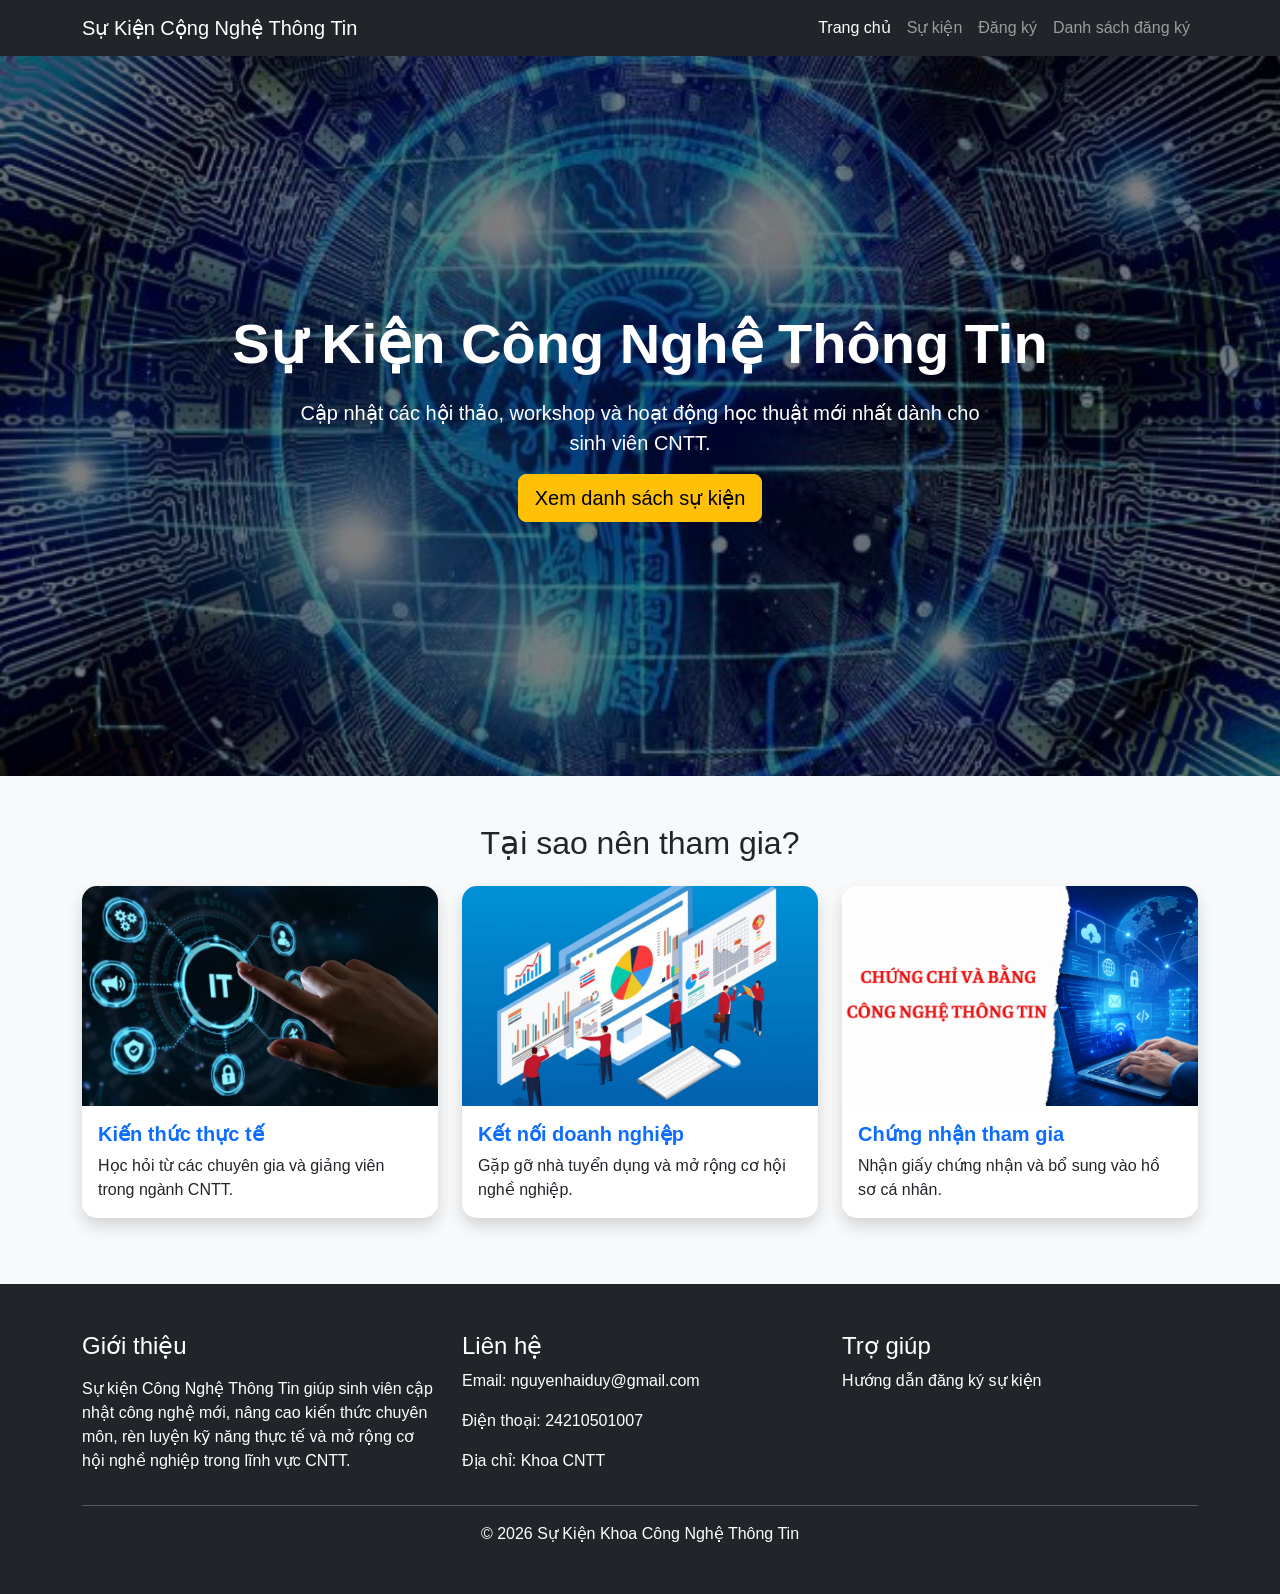
==== index.html @ 9de2648e "First commit" ====
<!DOCTYPE html>
<html lang="vi">
<head>
    <meta charset="UTF-8">
    <meta name="viewport" content="width=device-width, initial-scale=1.0">
    <title> Sự Kiện Khoa CNTT</title>
    <link href="https://cdn.jsdelivr.net/npm/bootstrap@5.3.3/dist/css/bootstrap.min.css" rel="stylesheet">
    <link rel="stylesheet" href="style.css">
</head>
<body>

     <nav class="navbar navbar-expand-lg navbar-dark bg-dark">
        <div class="container">

            <a class="navbar-brand" href="index.html">
               Sự Kiện Cộng Nghệ Thông Tin
            </a>

            <button class="navbar-toggler"
                    type="button"
                    data-bs-toggle="collapse"
                    data-bs-target="#menu">
                <span class="navbar-toggler-icon"></span>
            </button>

            <div class="collapse navbar-collapse" id="menu">

                <ul class="navbar-nav ms-auto">

                    <li class="nav-item">
                        <a class="nav-link active" href="index.html">
                            Trang chủ
                        </a>
                    </li>

                    <li class="nav-item">
                        <a class="nav-link" href="courses.html">
                            Sự kiện
                        </a>
                    </li>

                    <li class="nav-item">
                        <a class="nav-link" href="register.html">
                            Đăng ký
                        </a>
                    </li>

                    <li class="nav-item">
                        <a class="nav-link" href="registrations.html">
                            Danh sách đăng ký
                        </a>
                    </li>

                </ul>

            </div>

        </div>
    </nav>
    <section class="hero text-center">

        <div class="container">

            <h1 class="display-4 fw-bold">
                 Sự Kiện Công Nghệ Thông Tin
            </h1>

            <p class="lead mt-3">
                Cập nhật các hội thảo, workshop và hoạt động học thuật mới nhất dành cho sinh viên CNTT.
            </p>

            <a href="courses.html" class="btn btn-warning btn-lg mt-3">
                Xem danh sách sự kiện
            </a>

        </div>

    </section>

    <section class="container my-5">

        <h2 class="text-center mb-4">
            Tại sao nên tham gia?
        </h2>

        <div class="row">

           <div class="col-md-4 mb-3">
    <div class="card h-100 shadow">

        <img src="images/anh1.jpg"
             class="card-img-top"
             alt="Kiến thức thực tế">

        <div class="card-body">

            <h5 class="card-title">
                Kiến thức thực tế
            </h5>

            <p class="card-text">
                Học hỏi từ các chuyên gia và giảng viên trong ngành CNTT.
            </p>

        </div>

    </div>
</div>

            <div class="col-md-4 mb-3">
                <div class="card h-100 shadow">
                    <img src="images/anh2.jpg"
                     class="card-img-top"
                      alt="Kết nối doanh nghiệp">

                    <div class="card-body">

                        <h5 class="card-title">
                            Kết nối doanh nghiệp
                        </h5>

                        <p class="card-text">
                            Gặp gỡ nhà tuyển dụng và mở rộng cơ hội nghề nghiệp.
                        </p>

                    </div>

                </div>
            </div>

            <div class="col-md-4 mb-3">
                <div class="card h-100 shadow">
                    <img src="images/anh3.png"
                     class="card-img-top"
                     alt="Chứng nhận tham gia">

                    <div class="card-body">

                        <h5 class="card-title">
                            Chứng nhận tham gia
                        </h5>

                        <p class="card-text">
                            Nhận giấy chứng nhận và bổ sung vào hồ sơ cá nhân.
                        </p>

                    </div>

                </div>
            </div>

        </div>

    </section>

       <footer class="bg-dark text-white py-5">
    <div class="container">
        <div class="row">

            <div class="col-md-4">
                <h4>Giới thiệu</h4>
                <p>
                     <p>
    Sự kiện Công Nghệ Thông Tin giúp sinh viên cập nhật công nghệ mới,
    nâng cao kiến thức chuyên môn, rèn luyện kỹ năng thực tế và mở rộng
    cơ hội nghề nghiệp trong lĩnh vực CNTT.
</p>
                </p>
            </div>

            <div class="col-md-4">
                <h4>Liên hệ</h4>
                <p>Email: nguyenhaiduy@gmail.com</p>
                <p>Điện thoại: 24210501007</p>
                <p>Địa chỉ: Khoa CNTT</p>
            </div>

            <div class="col-md-4">
                <h4>Trợ giúp</h4>
               <a href="register.html#huongdan" class="text-white text-decoration-none">
    Hướng dẫn đăng ký sự kiện
</a>
               
            </div>

        </div>

        <hr>

        <p class="text-center mb-0">
            © 2026 Sự Kiện Khoa Công Nghệ Thông Tin
        </p>
    </div>
</footer>

    <script src="https://cdn.jsdelivr.net/npm/bootstrap@5.3.3/dist/js/bootstrap.bundle.min.js"></script>

</body>
</html>
---- style.css ----
*{
    margin:0;
    padding:0;
    box-sizing:border-box;
}

body{
    font-family:Arial, sans-serif;
    background-color:#f8f9fa;
}


.hero{
    background-image:
    linear-gradient(
        rgba(0,0,0,0.5),
        rgba(0,0,0,0.5)
    ),
    url("images/anhbaithi.jpg");

    background-size:cover;
    background-position:center;
    background-repeat:no-repeat;

    color:white;
    padding:150px 20px;

    min-height:80vh;

    display:flex;
    align-items:center;
    justify-content:center;
}

.hero h1{
    margin-bottom:20px;
}

.hero p{
    max-width:700px;
    margin:auto;
}


.card{
    transition:0.3s;
    border:none;
}

.card:hover{
    transform:translateY(-5px);
}


footer{
    margin-top:50px;
}


.error{
    color:red;
    font-size:14px;
    margin-top:5px;
}


table{
    background:white;
}


@media(max-width:768px){

    .hero{
        padding:80px 15px;
    }

    .hero h1{
        font-size:2rem;
    }

}
.card{
    height:100%;
}

.card-body{
    display:flex;
    flex-direction:column;
}
.card{
    border:none;
    border-radius:15px;
    overflow:hidden;
    transition:0.3s;
}

.card:hover{
    transform:translateY(-8px);
    box-shadow:0 10px 25px rgba(0,0,0,0.2);
}

.card-img-top{
    height:220px;
    object-fit:cover;
}

.card-title{
    font-weight:bold;
    color:#0d6efd;
}
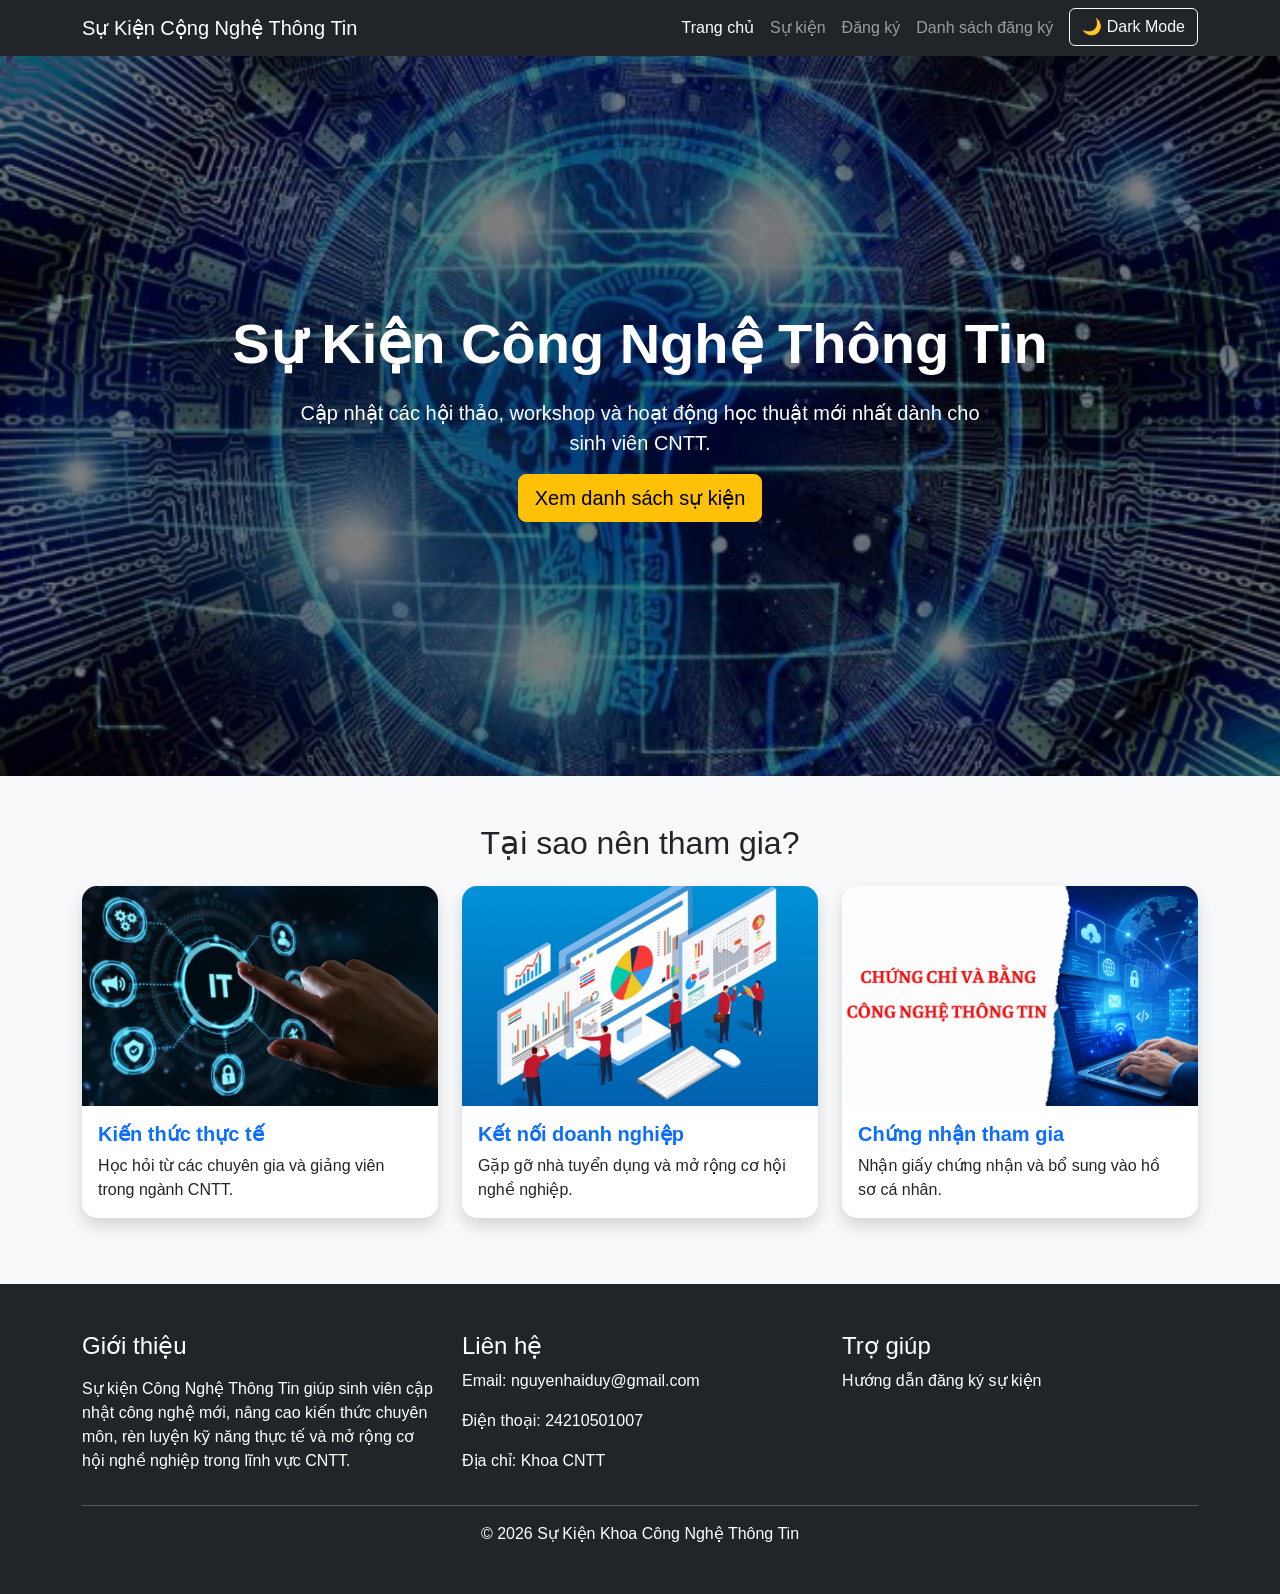
==== commit 66287d52: "Thêm Chức Năng" ====
--- a/index.html
+++ b/index.html
@@ -50,6 +50,11 @@
                             Danh sách đăng ký
                         </a>
                     </li>
+                    <li class="nav-item ms-2">
+    <button id="themeBtn" class="btn btn-outline-light">
+        🌙 Dark Mode
+    </button>
+</li>
 
                 </ul>
 
@@ -57,7 +62,9 @@
 
         </div>
     </nav>
-    <section class="hero text-center">
+
+
+    <main><section class="hero text-center">
 
         <div class="container">
 
@@ -194,6 +201,29 @@
 </footer>
 
     <script src="https://cdn.jsdelivr.net/npm/bootstrap@5.3.3/dist/js/bootstrap.bundle.min.js"></script>
-
+</main>
+</footer>
+
+<script src="https://cdn.jsdelivr.net/npm/bootstrap@5.3.3/dist/js/bootstrap.bundle.min.js"></script>
+
+<script>
+const themeBtn = document.getElementById("themeBtn");
+
+themeBtn.addEventListener("click", () => {
+
+    document.body.classList.toggle("dark-mode");
+
+    if(document.body.classList.contains("dark-mode")){
+        themeBtn.innerText = "☀️ Light Mode";
+    }
+    else{
+        themeBtn.innerText = "🌙 Dark Mode";
+    }
+
+});
+</script>
+
+</body>
+</html>
 </body>
 </html>
--- a/style.css
+++ b/style.css
@@ -108,4 +108,24 @@
 .card-title{
     font-weight:bold;
     color:#0d6efd;
+}
+.dark-mode{
+    background-color:#121212;
+    color:white;
+}
+
+.dark-mode .card{
+    background-color:#1e1e1e;
+    color:white;
+}
+
+.dark-mode .form-control,
+.dark-mode .form-select{
+    background-color:#2c2c2c;
+    color:white;
+    border-color:#555;
+}
+
+.dark-mode footer{
+    background-color:black !important;
 }
